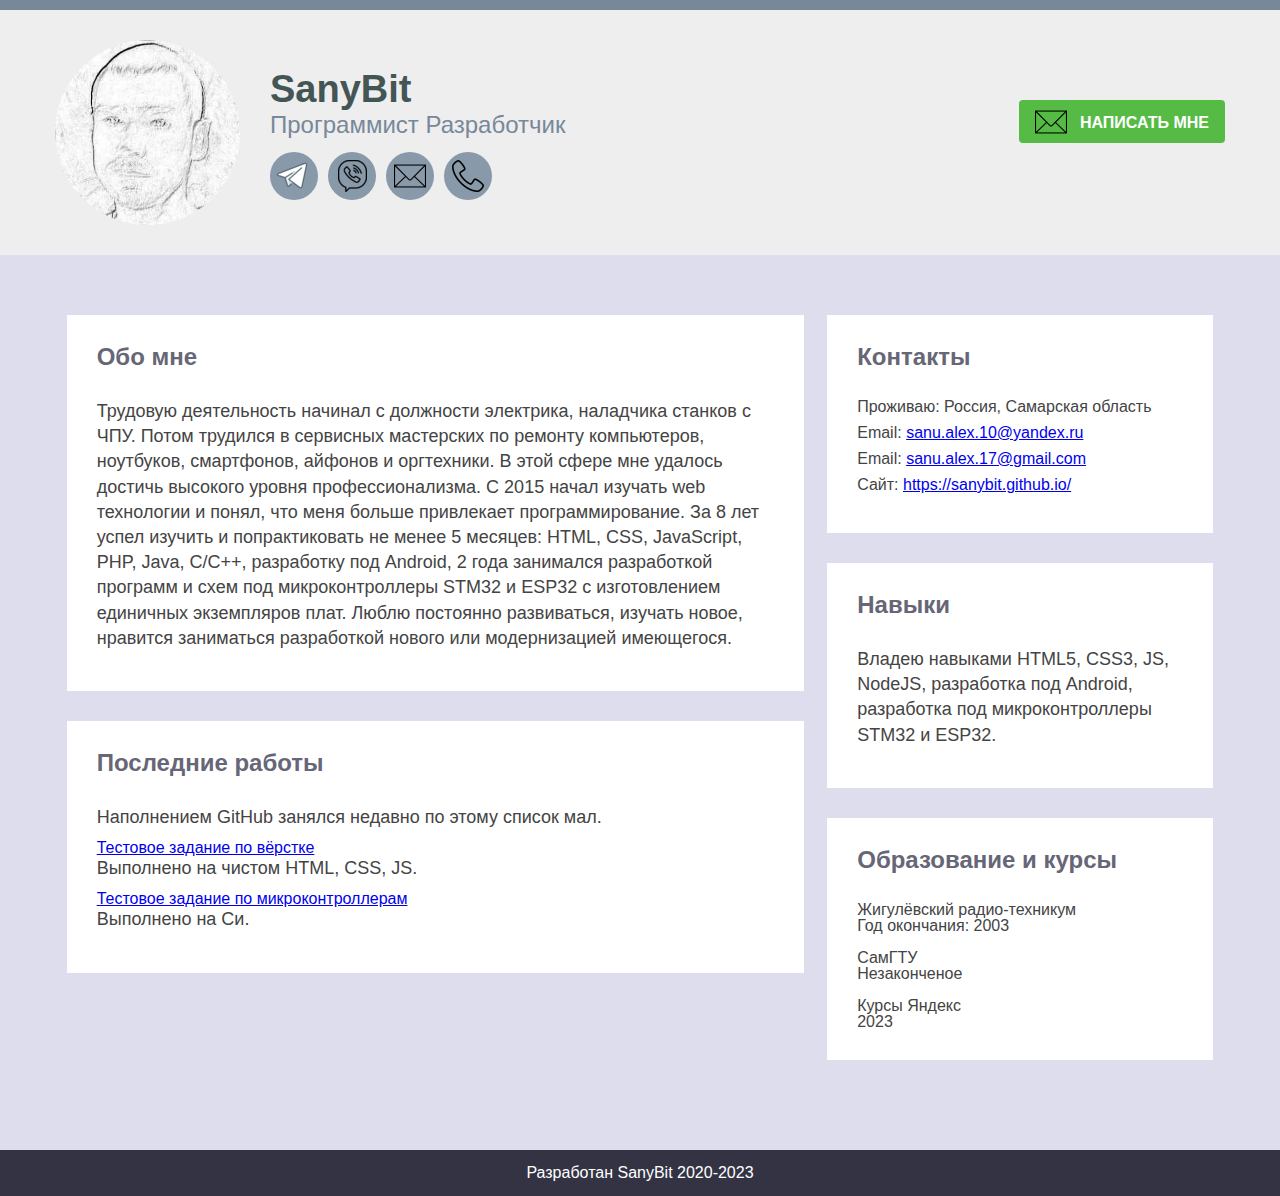
==== index.html @ e1399a1d "Update index.html" ====
<!DOCTYPE html>
<html lang="ru">
<head>
	<title>Блог SanyBit</title>
	<meta http-equiv="Content-Type" content="text/html; charset=utf-8" />
	<meta name="viewport" content="width=device-width, initial-scale=1.0">
	<meta name="description" content="Блог SanyBit" />
	<meta name="keywords" content="SanyBit, вёрстка сайтов, разработка приложений" />
	<link type="text/css" rel="stylesheet" href="css/main.css" />
	<link rel="shortcut icon" href="favicon.ico">
	<script src="//code.jivo.ru/widget/2bRTz7xyrb" async></script>
</head>
<body>
	<header>
		<div class="container">
			<img class="profile_image" src="images/sanu.png" alt="Sanu Alex">
			<div class="profile_content">
                <h1>SanyBit</h1>
                <h2>Программист Разработчик</h2>   
                <ul>
                    <li>
						<a href="https://tlgg.ru/sanu_alex" title="Телеграм" target="_blank">
							<span class="telegram"></span>
						</a>
					</li>
                    <li>
						<a href="https://viber.click/79376674011" title="Вайбер" target="_blank">
							<span class="viber"></span>
						</a>
					</li>
                    <li>
						<a href="mailto:sanu.alex.10@yandex.ru?subject=Письмо с блога" title="Почта" target="_blank">
							<span class="mail"></span>
						</a>
					</li>
                    <li>
						<a href="tel:+79376674011" title="Номер телефона">
							<span class="tel"></span>
						</a>
					</li>                                  
                </ul> 
            </div>
			<a class="profile_contact" href="pages/mail.html" title="отправить сообщение с сайта" target="_blank">
				<span></span> Написать мне
			</a>
		</div>
		<div class="clear"></div>
	</header>
	<section>
		<div class="container">
			<div class="left_column">
				<article>
					<h2>Обо мне</h2>
					<p>Трудовую деятельность начинал с должности электрика, наладчика станков с ЧПУ. Потом трудился в сервисных мастерских по ремонту компьютеров, ноутбуков, смартфонов, айфонов и оргтехники. В этой сфере мне удалось достичь высокого уровня профессионализма. С 2015 начал изучать web технологии и понял, что меня больше привлекает программирование. За 8 лет успел изучить и попрактиковать не менее 5 месяцев: HTML, CSS, JavaScript, PHP, Java, C/C++, разработку под Android, 2 года занимался разработкой программ и схем под микроконтроллеры STM32 и ESP32 с изготовлением единичных экземпляров плат. Люблю постоянно развиваться, изучать новое, нравится заниматься разработкой нового или модернизацией имеющегося.</p>
				</article>
				<article class="latest_projects">
					<h2 class="heading">Последние работы</h2>
					<div class="content">
						<p>Наполнением GitHub занялся недавно по этому список мал.</p>
						<h3 class="title"><a href="https://sanybit.github.io/funbox/" target="_blank">Тестовое задание по вёрстке</a></h3>
						<p class="summary">Выполнено на чистом HTML, CSS, JS.</p>
						<h3 class="title"><a href="https://github.com/sanybit/ferroni" target="_blank">Тестовое задание по микроконтроллерам</a></h3>
						<p class="summary">Выполнено на Cи.</p>
					</div>
				</article>
			</div>
			<div class="right_column">
				<article>
                    <div class="section-inner">
                        <h2 class="heading sr-only">Контакты</h2>
                        <div class="content">
                            <ul class="list-unstyled">
                                <li><i class="fa fa-map-marker"></i><span class="sr-only">Проживаю: </span>Россия, Самарская   область</li>
                                <li><i class="fa fa-envelope-o"></i><span class="sr-only">Email: </span><a id="email_copy" href="jаvascript://" onclick="copy_email('email_copy'); return false;" title="копировать почту">sanu.alex.10@yandex.ru</a></li>
								<li><i class="fa fa-envelope-o"></i><span class="sr-only">Email: </span><a id="gmail_copy" href="jаvascript://" onclick="copy_email('gmail_copy'); return false;" title="копировать почту">sanu.alex.17@gmail.com</a></li>
                                <li><i class="fa fa-link"></i><span class="sr-only">Сайт: </span><a href="https://sanybit.github.io/">https://sanybit.github.io/</a></li>
                            </ul>
                        </div><!--//content-->  
                    </div><!--//section-inner-->                 
                </article>
				<article class="skills aside section">
                    <div class="section-inner">
                        <h2 class="heading">Навыки</h2>
                        <div class="content">
                            <p class="intro">
                                Владею навыками HTML5, CSS3, JS, NodeJS, разработка под Android, разработка под микроконтроллеры STM32 и ESP32.</p>             
                        </div><!--//content-->  
                    </div><!--//section-inner-->                 
                </article>
				<article class="education aside section">
                    <div class="section-inner">
                        <h2 class="heading">Образование и курсы</h2>
                        <div class="content">
                            <div class="item">                      
                                <h3 class="title"><i class="fa fa-graduation-cap"></i>Жигулёвский радио-техникум</h3>
                                <h4 class="university">Год окончания: <span class="year">2003</span></h4>
                            </div><!--//item-->
							<br>
                            <div class="item">
                                <h3 class="title"><i class="fa fa-graduation-cap"></i>СамГТУ</h3>
                                <h4 class="university">Незаконченое</h4>
                            </div><!--//item-->
							<br>
							<div class="item">
                                <h3 class="title"><i class="fa fa-graduation-cap"></i>Курсы Яндекс</h3>
                                <h4 class="university">2023</h4>
                            </div><!--//item-->
                        </div><!--//content-->
                    </div><!--//section-inner-->
                </article>
			</div>
			<div class="clear"></div>
		</div>
	</section>
	<footer>
		<div class="container">
            <p>Разработан SanyBit 2020-2023</p>
        </div>
	</footer>
	<script>
		function copy_email(mail_copy) {
		  var copyText = document.getElementById(mail_copy);
		  navigator.clipboard.writeText(copyText.innerHTML);
		  copyText.style.color = 'green';
		}
	</script>
	<script src="js/traffic.js"></script>
</body>
</html>
---- css/main.css ----
@import url("reset.css");
@import url("header.css");
@import url("content.css");
@import url("footer.css");
@import url("adaptation.css");

.clear {
	clear: both;
}

body {
	font-family: arial, sans-serif;
	color: #444;
	background: #dde;
	font-size: 16px;
}

.container {
	max-width: 1170px;
	padding: 0 2%;
	margin: 0 auto;
}
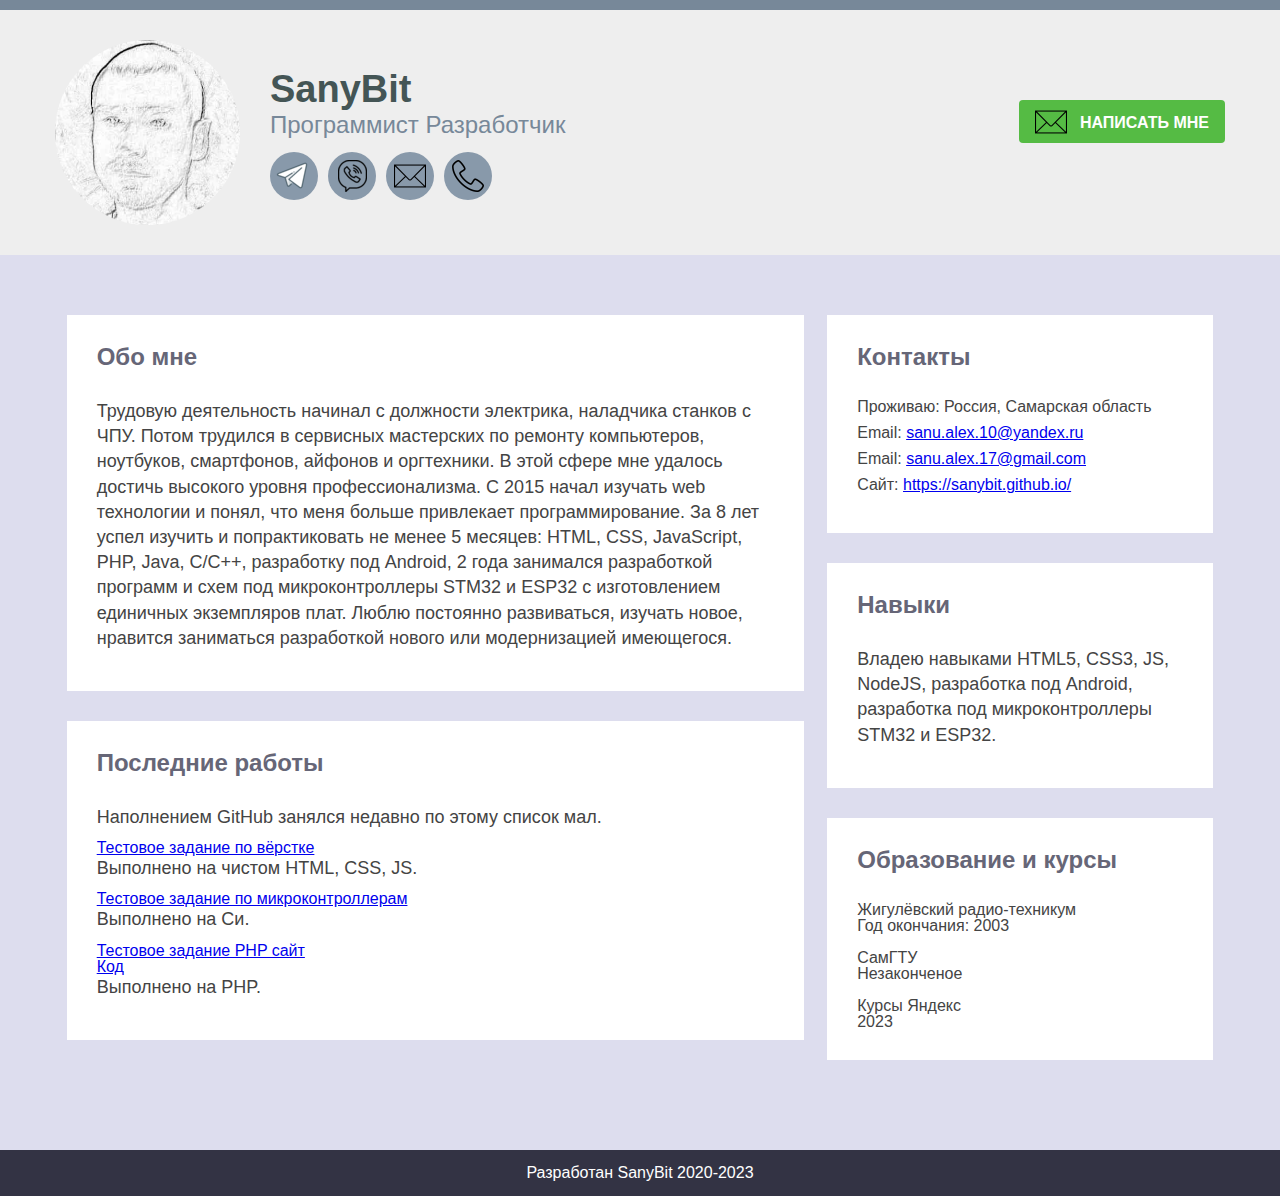
==== commit 07ef56ee: "Update index.html" ====
--- a/index.html
+++ b/index.html
@@ -61,6 +61,9 @@
 						<p class="summary">Выполнено на чистом HTML, CSS, JS.</p>
 						<h3 class="title"><a href="https://github.com/sanybit/ferroni" target="_blank">Тестовое задание по микроконтроллерам</a></h3>
 						<p class="summary">Выполнено на Cи.</p>
+						<h3 class="title"><a href="http://j93766d2.beget.tech/task" target="_blank">Тестовое задание PHP сайт</a></h3>
+						<h3 class="title"><a href="https://github.com/sanybit/beejee">Код</a></h3>
+						<p class="summary">Выполнено на PHP.</p>
 					</div>
 				</article>
 			</div>
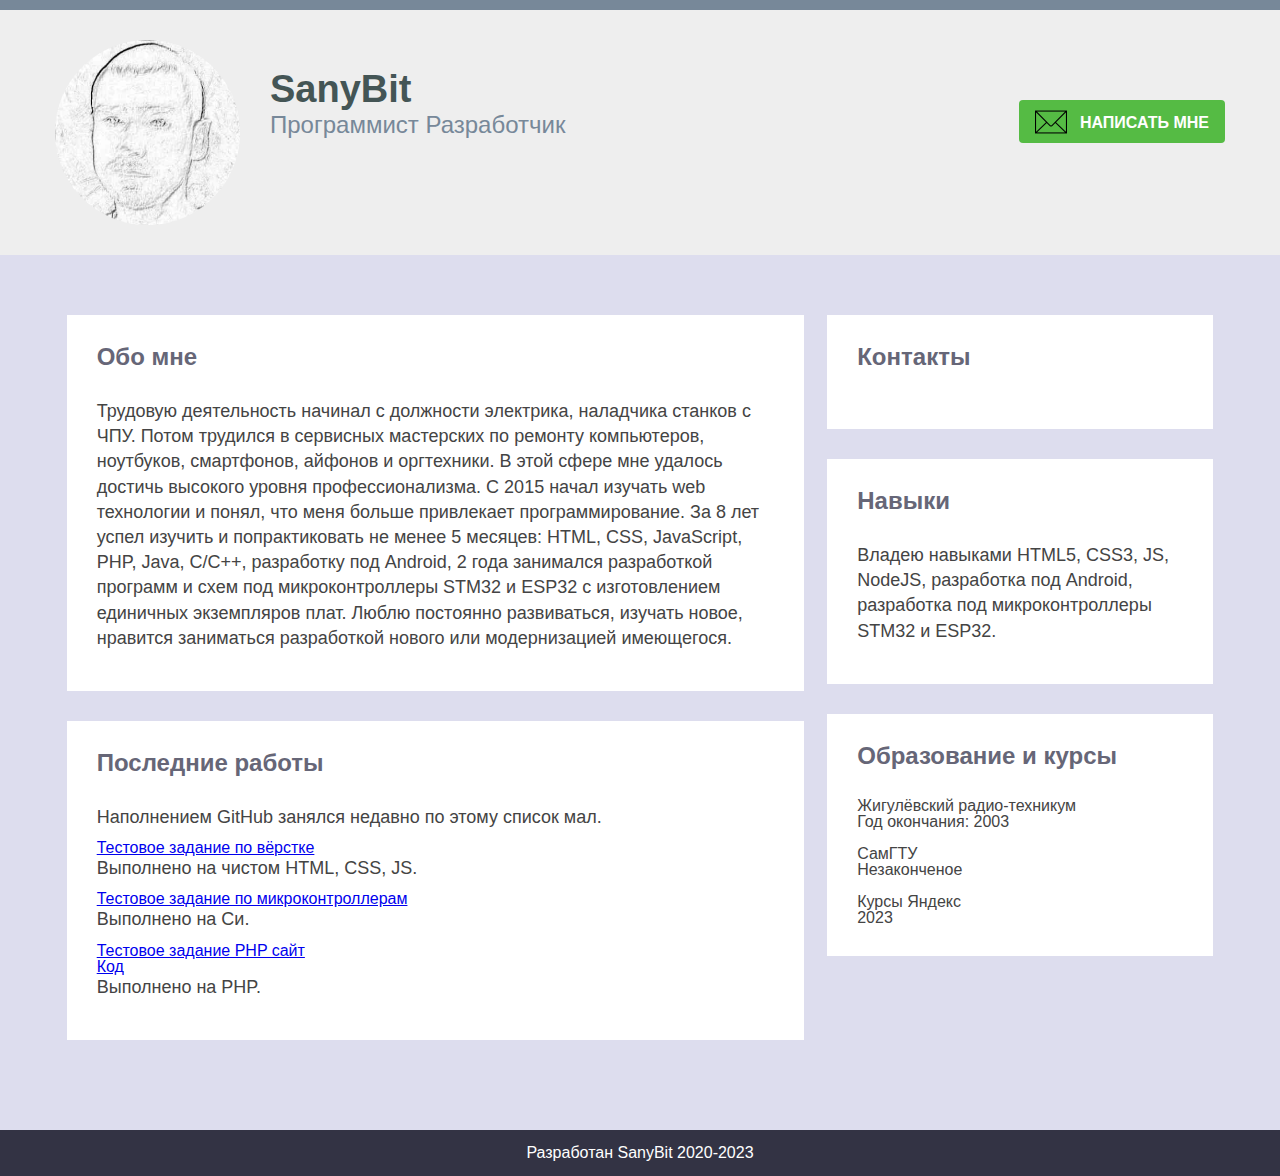
==== commit f78fe037: "Update index.html" ====
--- a/index.html
+++ b/index.html
@@ -14,31 +14,10 @@
 	<header>
 		<div class="container">
 			<img class="profile_image" src="images/sanu.png" alt="Sanu Alex">
-			<div class="profile_content">
+			<div id="phone" class="profile_content">
                 <h1>SanyBit</h1>
-                <h2>Программист Разработчик</h2>   
-                <ul>
-                    <li>
-						<a href="https://tlgg.ru/sanu_alex" title="Телеграм" target="_blank">
-							<span class="telegram"></span>
-						</a>
-					</li>
-                    <li>
-						<a href="https://viber.click/79376674011" title="Вайбер" target="_blank">
-							<span class="viber"></span>
-						</a>
-					</li>
-                    <li>
-						<a href="mailto:sanu.alex.10@yandex.ru?subject=Письмо с блога" title="Почта" target="_blank">
-							<span class="mail"></span>
-						</a>
-					</li>
-                    <li>
-						<a href="tel:+79376674011" title="Номер телефона">
-							<span class="tel"></span>
-						</a>
-					</li>                                  
-                </ul> 
+                <h2>Программист Разработчик</h2>
+				
             </div>
 			<a class="profile_contact" href="pages/mail.html" title="отправить сообщение с сайта" target="_blank">
 				<span></span> Написать мне
@@ -71,13 +50,8 @@
 				<article>
                     <div class="section-inner">
                         <h2 class="heading sr-only">Контакты</h2>
-                        <div class="content">
-                            <ul class="list-unstyled">
-                                <li><i class="fa fa-map-marker"></i><span class="sr-only">Проживаю: </span>Россия, Самарская   область</li>
-                                <li><i class="fa fa-envelope-o"></i><span class="sr-only">Email: </span><a id="email_copy" href="jаvascript://" onclick="copy_email('email_copy'); return false;" title="копировать почту">sanu.alex.10@yandex.ru</a></li>
-								<li><i class="fa fa-envelope-o"></i><span class="sr-only">Email: </span><a id="gmail_copy" href="jаvascript://" onclick="copy_email('gmail_copy'); return false;" title="копировать почту">sanu.alex.17@gmail.com</a></li>
-                                <li><i class="fa fa-link"></i><span class="sr-only">Сайт: </span><a href="https://sanybit.github.io/">https://sanybit.github.io/</a></li>
-                            </ul>
+                        <div id="contacts" class="content">
+                            
                         </div><!--//content-->  
                     </div><!--//section-inner-->                 
                 </article>
@@ -128,5 +102,6 @@
 		}
 	</script>
 	<script src="js/traffic.js"></script>
+	<script src="js/info.js"></script>
 </body>
 </html>
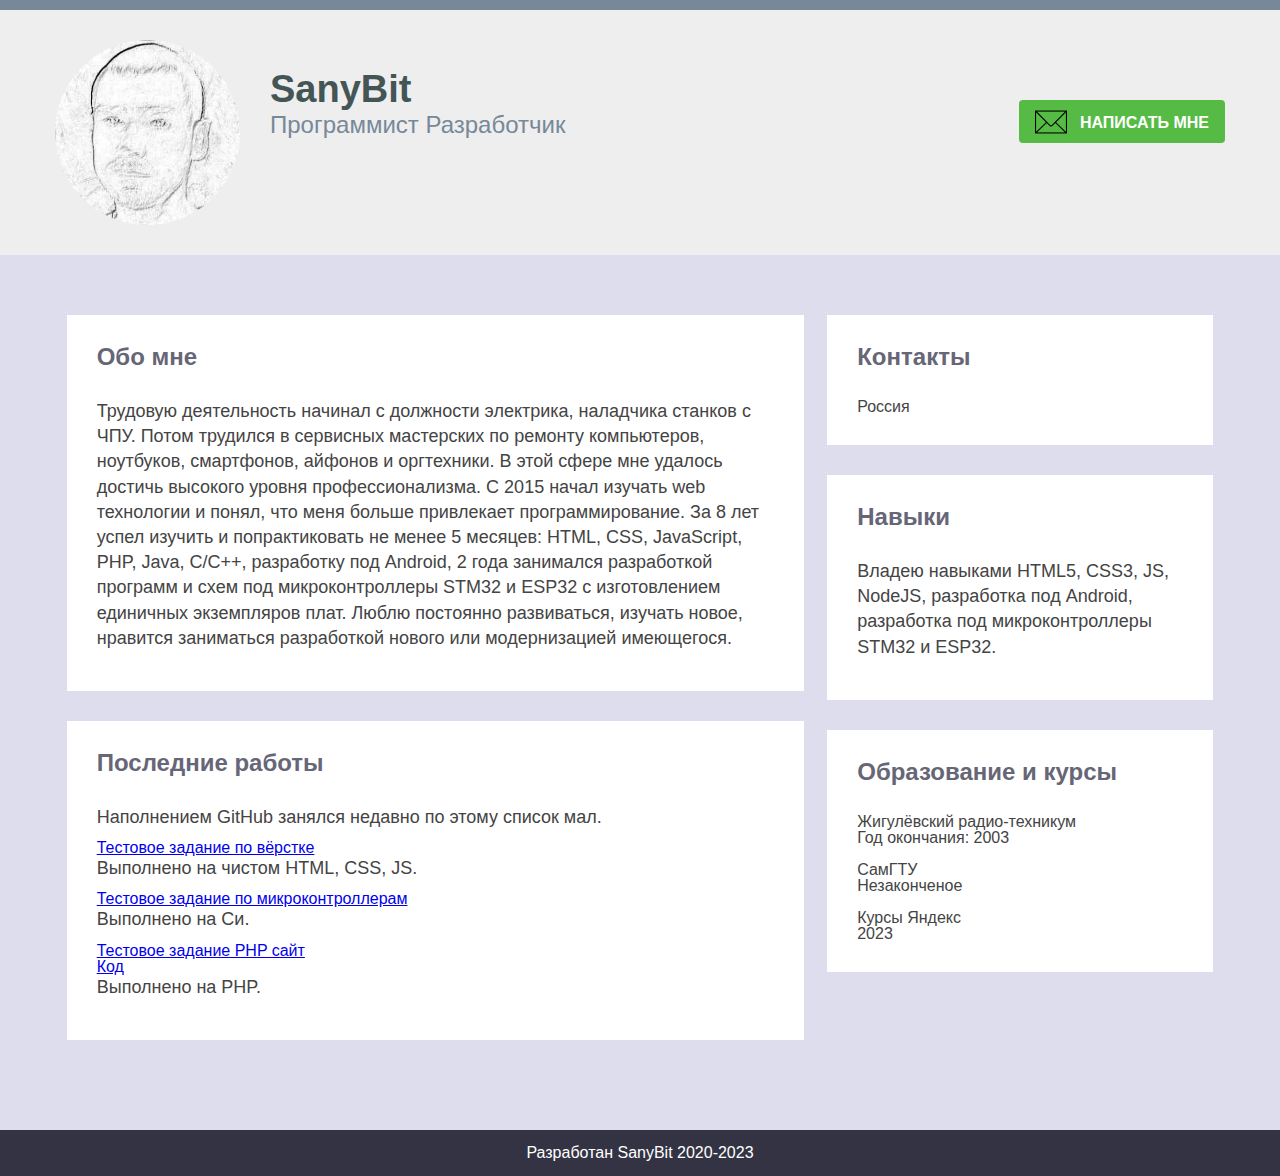
==== commit e4b59eb7: "Update index.html" ====
--- a/index.html
+++ b/index.html
@@ -51,7 +51,7 @@
                     <div class="section-inner">
                         <h2 class="heading sr-only">Контакты</h2>
                         <div id="contacts" class="content">
-                            
+                            Россия
                         </div><!--//content-->  
                     </div><!--//section-inner-->                 
                 </article>
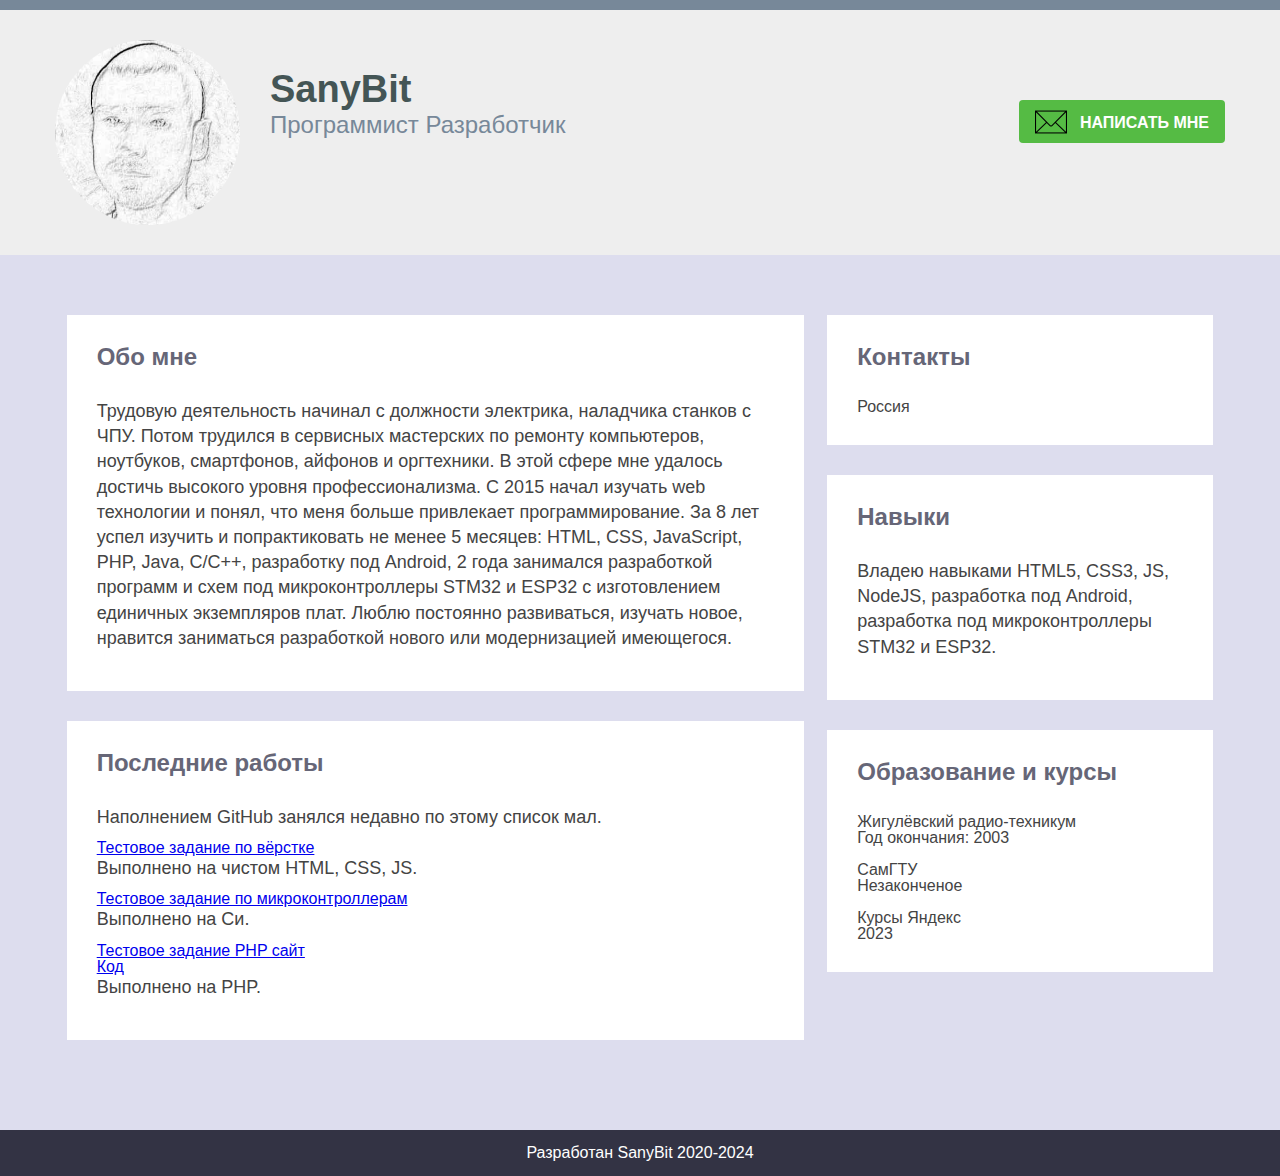
==== commit 2216f0e9: "Update index.html" ====
--- a/index.html
+++ b/index.html
@@ -91,7 +91,7 @@
 	</section>
 	<footer>
 		<div class="container">
-            <p>Разработан SanyBit 2020-2023</p>
+            <p>Разработан SanyBit 2020-2024</p>
         </div>
 	</footer>
 	<script>
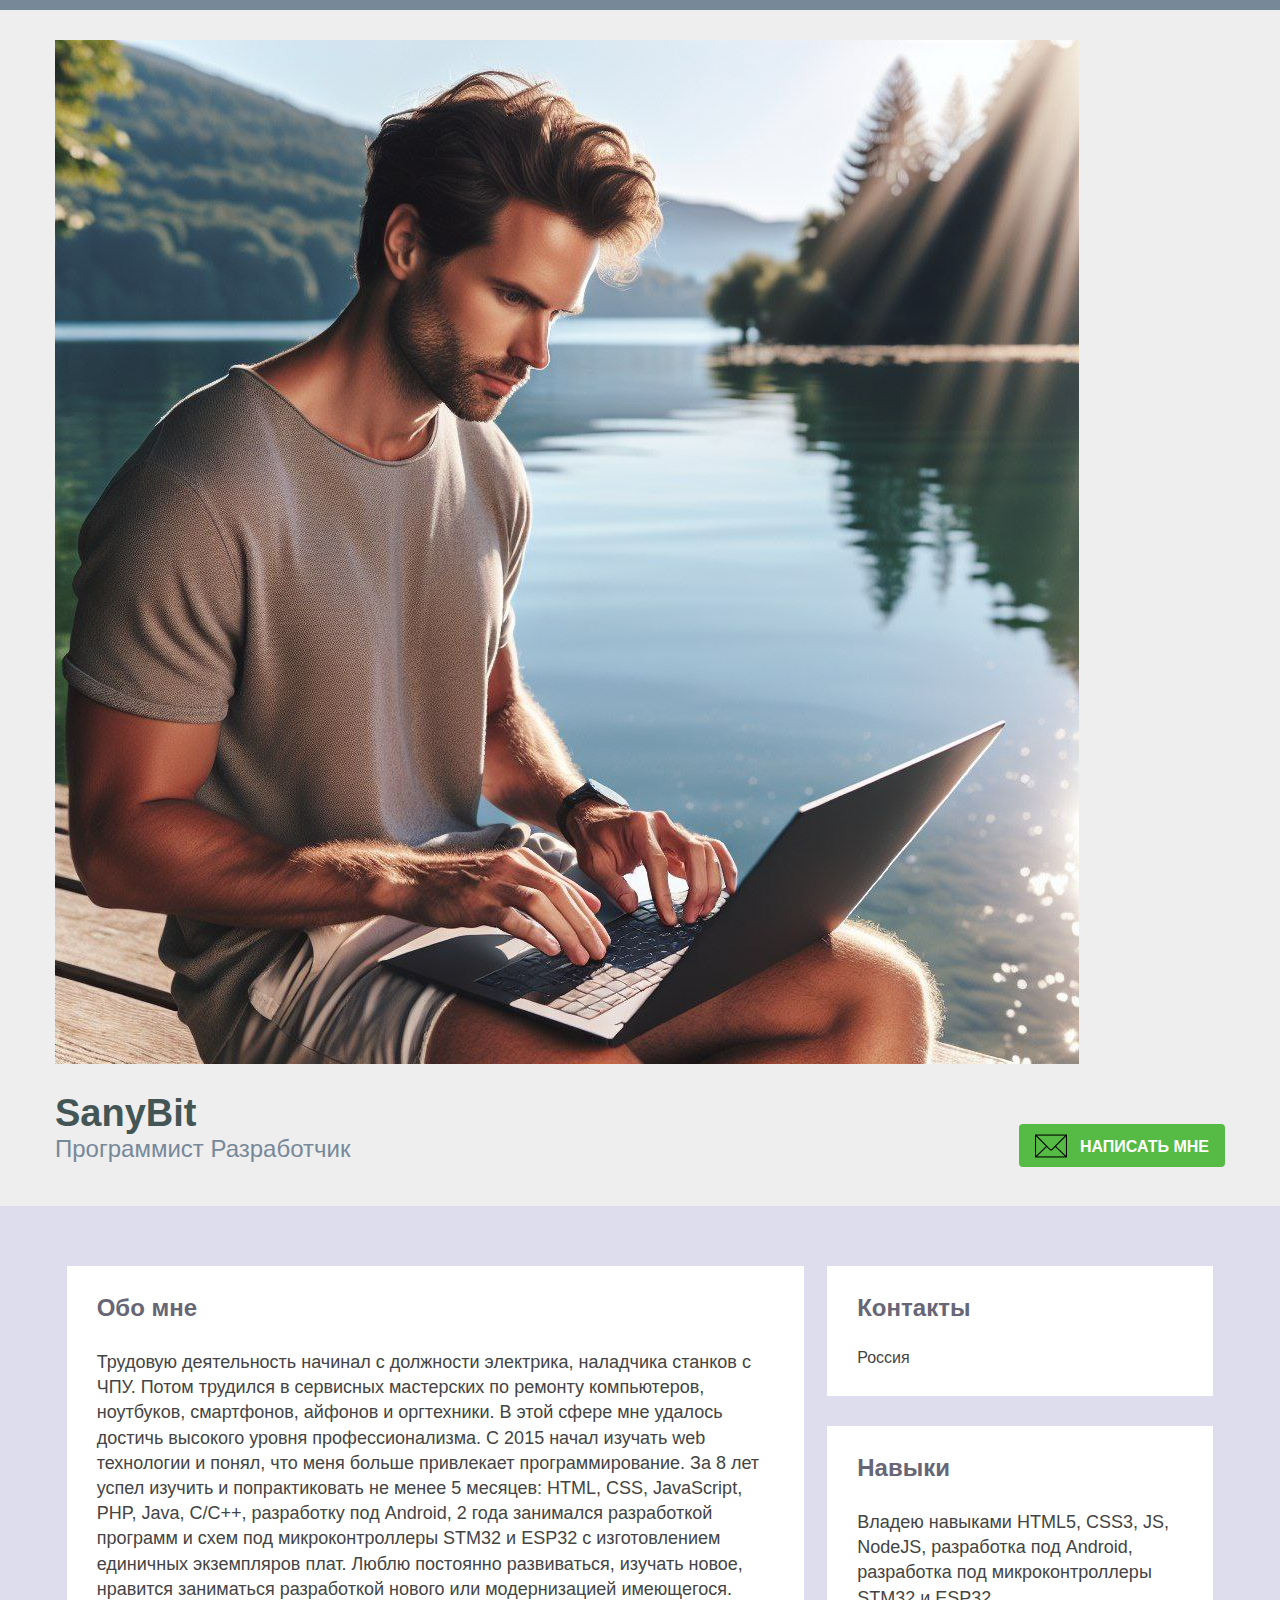
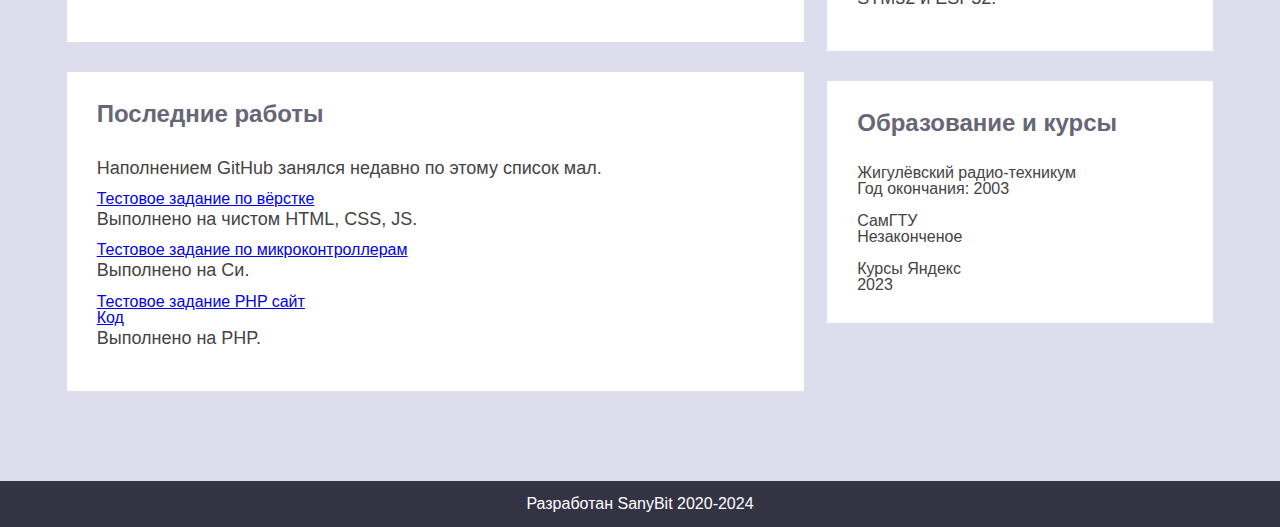
==== commit 4454d20a: "Update index.html" ====
--- a/index.html
+++ b/index.html
@@ -13,7 +13,7 @@
 <body>
 	<header>
 		<div class="container">
-			<img class="profile_image" src="images/sanu.png" alt="Sanu Alex">
+			<img class="profile_image" src="images/sanu_1.jpg" alt="Sanu Alex">
 			<div id="phone" class="profile_content">
                 <h1>SanyBit</h1>
                 <h2>Программист Разработчик</h2>
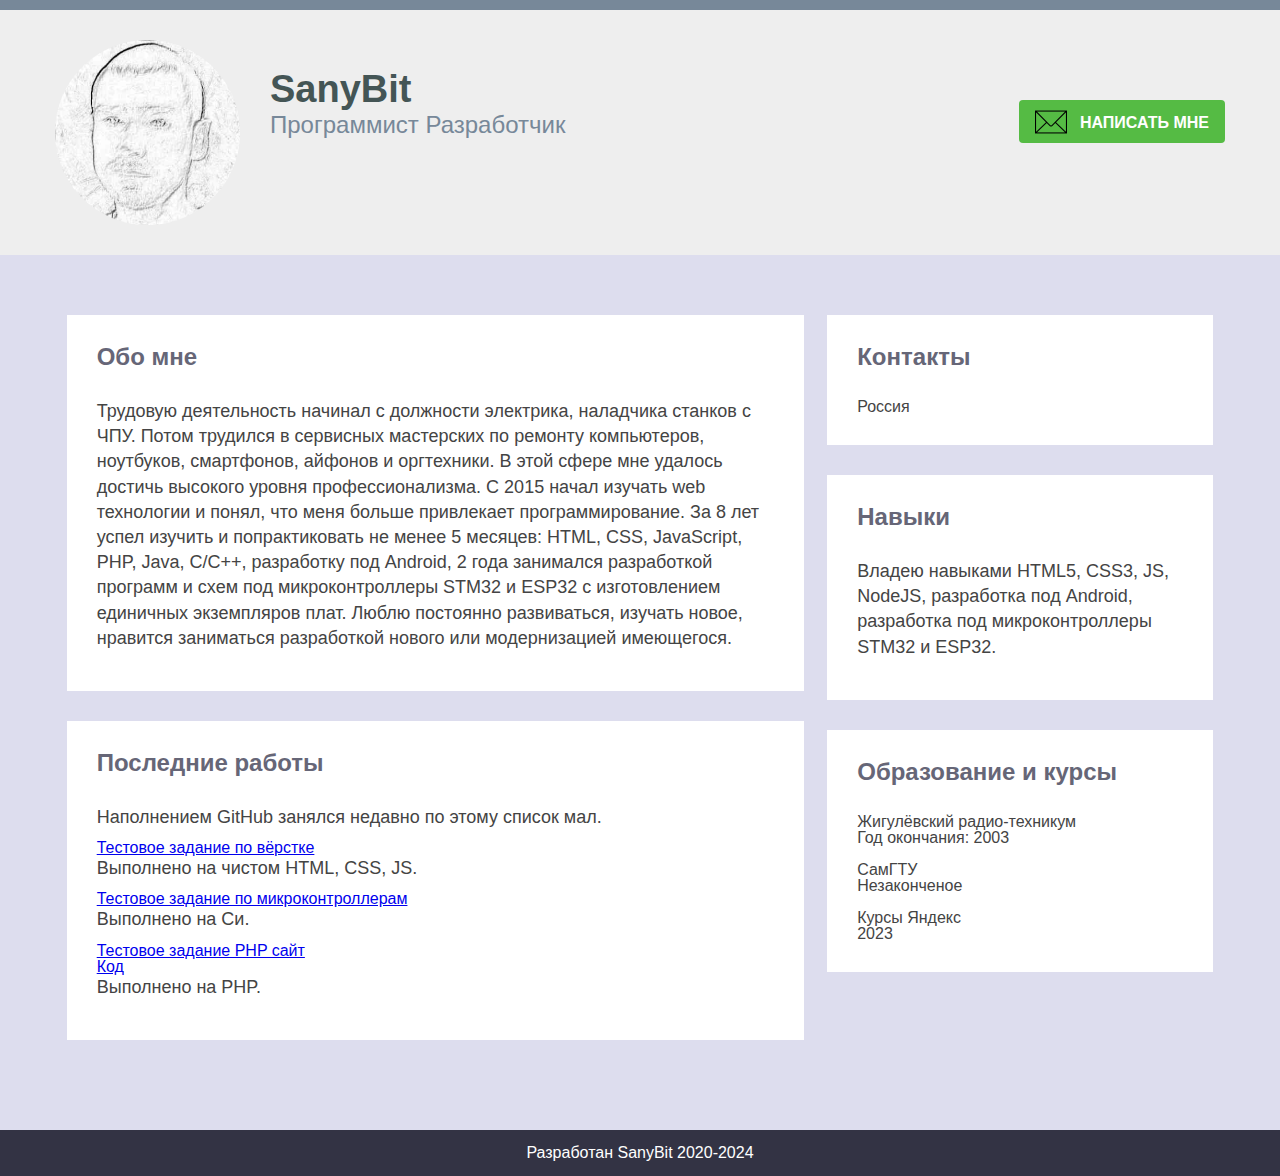
==== commit 5523b3e5: "Update index.html" ====
--- a/index.html
+++ b/index.html
@@ -13,7 +13,7 @@
 <body>
 	<header>
 		<div class="container">
-			<img class="profile_image" src="images/sanu_1.jpg" alt="Sanu Alex">
+			<img class="profile_image" src="images/sanu.png" alt="Sanu Alex">
 			<div id="phone" class="profile_content">
                 <h1>SanyBit</h1>
                 <h2>Программист Разработчик</h2>
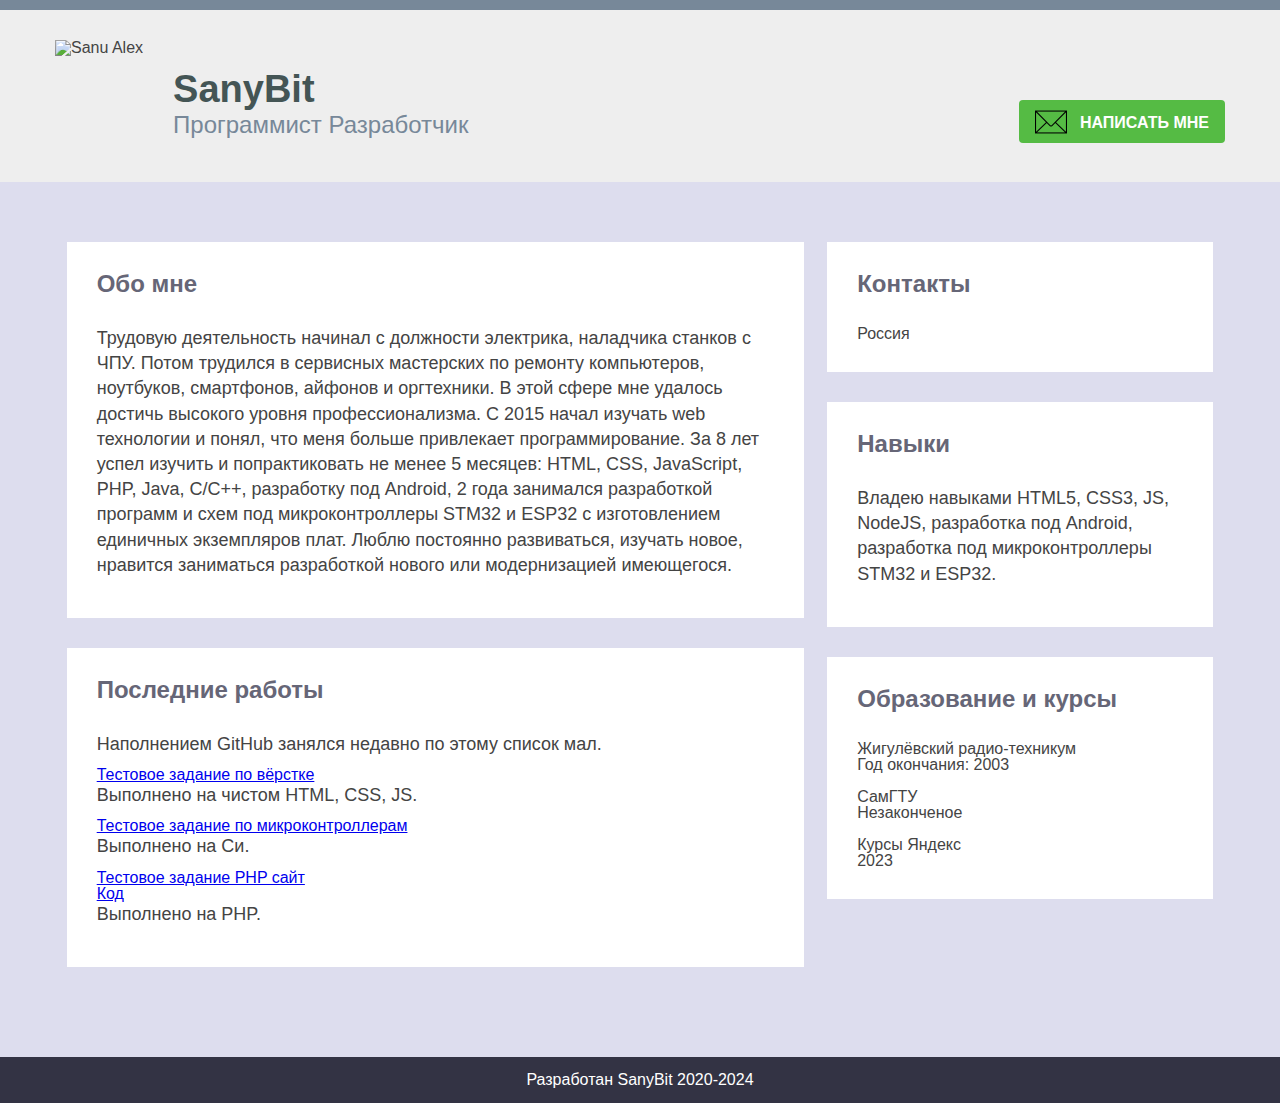
==== commit e4469cc9: "Update index.html" ====
--- a/index.html
+++ b/index.html
@@ -13,7 +13,7 @@
 <body>
 	<header>
 		<div class="container">
-			<img class="profile_image" src="images/sanu.png" alt="Sanu Alex">
+			<img class="profile_image" src="images/sanu1.png" alt="Sanu Alex">
 			<div id="phone" class="profile_content">
                 <h1>SanyBit</h1>
                 <h2>Программист Разработчик</h2>
